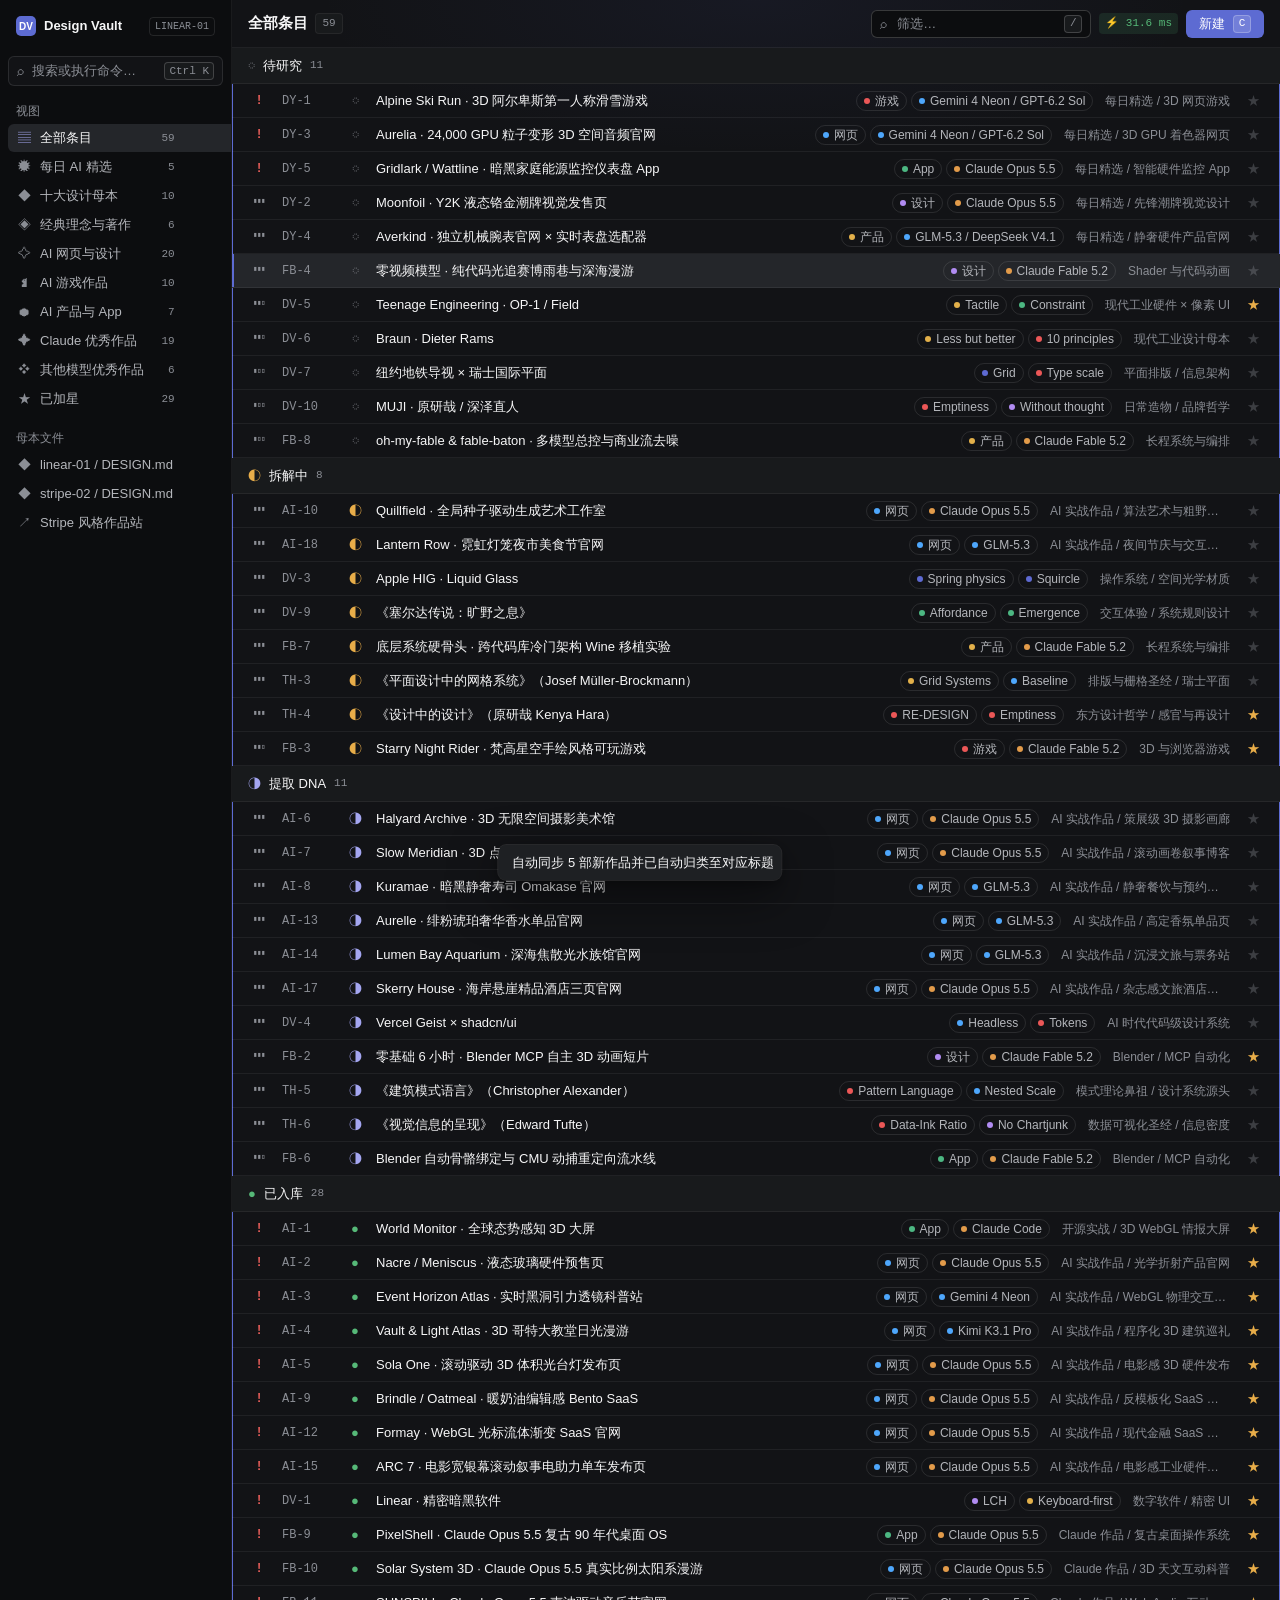
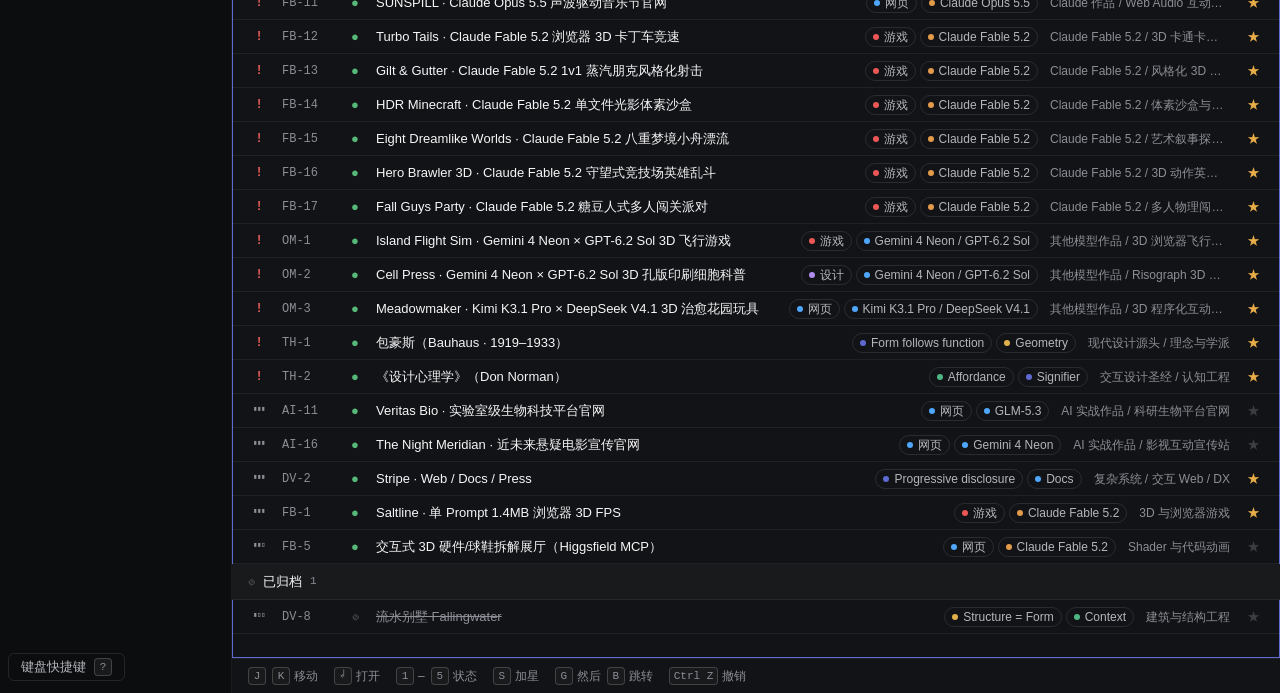
==== index.html @ ab6d0693 "feat: initialize Design Vault with mobile drawer, auto-update script, and Pages workflows" ====
<!DOCTYPE html>
<html lang="zh-CN">
<head>
  <meta charset="utf-8">
  <meta name="viewport" content="width=device-width, initial-scale=1.0">
  <meta name="color-scheme" content="dark">
  <title>Design Vault · 01 Linear 精密工作台</title>
  <meta name="description" content="以 01 · Linear 设计母本构建的键盘优先个人设计应用库工作台。">
  <link rel="stylesheet" href="./design-vault/linear-01/tokens.css">
  <link rel="stylesheet" href="./src/linear/linear.css?v=9">
</head>
<body>
  <a class="skip-link" href="#item-list">跳至条目列表</a>

  <div class="app-shell" id="app-shell">
    <!-- ============ Sidebar / Mobile Navigation Drawer ============ -->
    <aside class="sidebar" id="sidebar-drawer" popover="manual" aria-label="工作区导航">
      <div class="drawer-scroller" id="drawer-scroller">
        <div class="drawer-sheet" id="drawer-sheet">
          <div class="workspace">
            <span class="workspace-mark" aria-hidden="true">DV</span>
            <span class="workspace-name">Design Vault</span>
            <span class="workspace-tag">LINEAR-01</span>
            <button type="button" class="ghost-btn drawer-close-btn" id="drawer-close-btn" aria-label="关闭导航菜单" autofocus>✕</button>
          </div>

          <button type="button" class="search-trigger" id="open-palette-btn">
            <span aria-hidden="true">⌕</span>
            <span>搜索或执行命令…</span>
            <kbd class="kbd" id="mod-key-hint">⌘K</kbd>
          </button>

          <nav aria-label="视图">
            <p class="nav-heading">视图</p>
            <ul id="view-nav" class="nav-list"></ul>
          </nav>

          <nav aria-label="设计母本库">
            <p class="nav-heading">母本文件</p>
            <ul class="nav-list">
              <li><a class="nav-item" href="./design-vault/linear-01/DESIGN.md" target="_blank" rel="noopener"><span class="nav-icon" aria-hidden="true">◆</span>linear-01 / DESIGN.md</a></li>
              <li><a class="nav-item" href="./design-vault/stripe-02/DESIGN.md" target="_blank" rel="noopener"><span class="nav-icon" aria-hidden="true">◆</span>stripe-02 / DESIGN.md</a></li>
              <li><a class="nav-item" href="./stripe.html"><span class="nav-icon" aria-hidden="true">↗</span>Stripe 风格作品站</a></li>
            </ul>
          </nav>

          <div class="sidebar-foot">
            <button type="button" class="ghost-btn" id="open-shortcuts-btn">
              键盘快捷键 <kbd class="kbd">?</kbd>
            </button>
          </div>
        </div>
      </div>
    </aside>

    <!-- ============ Main list ============ -->
    <main class="main" id="main-content">
      <header class="main-header">
        <div class="header-left">
          <button
            type="button"
            class="ghost-btn mobile-menu-btn"
            id="mobile-menu-btn"
            aria-label="打开导航菜单"
            aria-expanded="false"
            aria-controls="sidebar-drawer"
          >
            <span aria-hidden="true">☰</span>
          </button>
          <h1 class="view-title" id="view-title">全部条目</h1>
          <span class="count-chip" id="view-count">0</span>
        </div>

        <div class="header-right">
          <label for="filter-input" class="sr-only">筛选条目</label>
          <div class="filter-box">
            <span aria-hidden="true" class="filter-icon">⌕</span>
            <input id="filter-input" type="search" placeholder="筛选…" autocomplete="off">
            <kbd class="kbd">/</kbd>
          </div>
          <span class="latency" id="latency-hud" title="上次重绘耗时">⚡ 0.0 ms</span>
          <button type="button" class="primary-btn" id="create-btn">
            新建 <kbd class="kbd kbd-on-accent">C</kbd>
          </button>
        </div>
      </header>

      <div class="daily-bar" id="daily-bar" hidden></div>

      <div
        class="item-list"
        id="item-list"
        role="listbox"
        tabindex="0"
        aria-label="设计条目"
      ></div>

      <footer class="list-hint" aria-hidden="true">
        <span><kbd class="kbd">J</kbd><kbd class="kbd">K</kbd> 移动</span>
        <span><kbd class="kbd">↵</kbd> 打开</span>
        <span><kbd class="kbd">1</kbd>–<kbd class="kbd">5</kbd> 状态</span>
        <span><kbd class="kbd">S</kbd> 加星</span>
        <span><kbd class="kbd">G</kbd> 然后 <kbd class="kbd">B</kbd> 跳转</span>
        <span><kbd class="kbd">⌘Z</kbd> 撤销</span>
      </footer>
    </main>

    <!-- ============ Inspector ============ -->
    <aside class="inspector" id="inspector" aria-label="条目详情" hidden></aside>
  </div>

  <!-- ============ Command palette ============ -->
  <dialog id="palette" class="lin-dialog palette" closedby="any" aria-label="命令面板">
    <div class="palette-input-row">
      <span class="palette-context" id="palette-context">Design Vault</span>
      <label for="palette-input" class="sr-only">输入命令或搜索条目</label>
      <input
        id="palette-input"
        type="text"
        role="combobox"
        aria-expanded="true"
        aria-controls="palette-list"
        aria-autocomplete="list"
        autocomplete="off"
        placeholder="输入命令或搜索…"
      >
    </div>
    <ul id="palette-list" class="palette-list" role="listbox" aria-label="命令结果"></ul>
    <div class="palette-foot" aria-hidden="true">
      <span><kbd class="kbd">↑</kbd><kbd class="kbd">↓</kbd> 选择</span>
      <span><kbd class="kbd">↵</kbd> 执行</span>
      <span><kbd class="kbd">Esc</kbd> 关闭</span>
    </div>
  </dialog>

  <!-- ============ Create dialog ============ -->
  <dialog id="create-dialog" class="lin-dialog create-dialog" closedby="any" aria-labelledby="create-title">
    <form id="create-form" method="dialog">
      <div class="dialog-head">
        <h1 id="create-title" class="dialog-title">新建设计条目</h1>
        <button type="button" class="ghost-btn" id="create-close">关闭 <kbd class="kbd">Esc</kbd></button>
      </div>
      <div class="dialog-body">
        <label class="field">
          <span>标题</span>
          <input name="title" type="text" required autofocus placeholder="例如：Things 3 · 安静的任务管理">
        </label>
        <div class="field-row">
          <label class="field">
            <span>类型</span>
            <select name="type">
              <option value="daily">每日 AI 精选</option>
              <option value="benchmark">设计母本</option>
              <option value="theory">经典理念与著作</option>
              <option value="aiweb">AI 网页与设计</option>
              <option value="fable">Claude 优秀作品</option>
              <option value="othermodel">其他模型优秀作品</option>
            </select>
          </label>
          <label class="field">
            <span>状态</span>
            <select name="status" id="create-status"></select>
          </label>
        </div>
        <div class="field-row">
          <label class="field">
            <span>品类（自动归类）</span>
            <select name="category">
              <option value="">自动 / 不指定</option>
              <option value="web">网页</option>
              <option value="game">游戏</option>
              <option value="design">设计</option>
              <option value="product">产品</option>
              <option value="app">App</option>
            </select>
          </label>
          <label class="field">
            <span>所属模型</span>
            <input name="modelName" type="text" placeholder="例如：Claude Fable 5.2 / Gemini 4 Neon">
          </label>
        </div>
        <label class="field">
          <span>领域</span>
          <input name="domain" type="text" placeholder="例如：数字软件 / 生产力">
        </label>
        <label class="field">
          <span>一句话本质</span>
          <textarea name="essence" rows="3" placeholder="它为什么值得进你的设计库？"></textarea>
        </label>
      </div>
      <div class="dialog-foot">
        <button type="button" class="ghost-btn" id="create-cancel">取消</button>
        <button type="submit" class="primary-btn">创建条目</button>
      </div>
    </form>
  </dialog>

  <!-- ============ Shortcuts dialog ============ -->
  <dialog id="shortcuts-dialog" class="lin-dialog shortcuts-dialog" closedby="any" aria-labelledby="shortcuts-title">
    <div class="dialog-head">
      <h1 id="shortcuts-title" class="dialog-title">键盘快捷键</h1>
      <button type="button" class="ghost-btn" id="shortcuts-close">关闭 <kbd class="kbd">Esc</kbd></button>
    </div>
    <div class="dialog-body">
      <dl class="shortcut-grid" id="shortcut-grid"></dl>
    </div>
  </dialog>

  <!-- ============ Reference Image Lightbox ============ -->
  <dialog id="lightbox" class="lin-dialog lightbox-dialog" closedby="any" aria-labelledby="lightbox-title">
    <div class="dialog-head">
      <div class="lightbox-head-meta">
        <span class="count-chip" id="lightbox-counter">1 / 3</span>
        <h1 id="lightbox-title" class="dialog-title">参考图预览</h1>
      </div>
      <div class="lightbox-controls">
        <button type="button" class="ghost-btn" id="lightbox-prev" aria-label="上一张参考图"><kbd class="kbd">←</kbd></button>
        <button type="button" class="ghost-btn" id="lightbox-next" aria-label="下一张参考图"><kbd class="kbd">→</kbd></button>
        <button type="button" class="ghost-btn" id="lightbox-close">关闭 <kbd class="kbd">Esc</kbd></button>
      </div>
    </div>
    <div class="lightbox-stage" id="lightbox-stage"></div>
    <div class="lightbox-strip" id="lightbox-strip" hidden></div>
    <div class="lightbox-foot">
      <span class="workspace-tag" id="lightbox-tag">UI</span>
      <p class="lightbox-caption" id="lightbox-caption"></p>
    </div>
  </dialog>

  <div class="toast" id="toast" role="status" aria-live="polite">
    <span id="toast-text"></span>
    <button type="button" class="toast-undo" id="toast-undo">撤销 <kbd class="kbd">⌘Z</kbd></button>
  </div>

  <script type="module" src="./src/linear/app.js?v=10"></script>
</body>
</html>
---- design-vault/linear-01/tokens.css ----
/* ==========================================================================
   01 · Linear Precision Dark — Reusable Design Tokens (LCH-tuned)
   Tier 1 Literal -> Tier 2 Semantic -> Tier 3 UI -> Tier 4 Component
   ========================================================================== */

@layer tokens {
  :root {
    color-scheme: dark;

    /* ---------- Tier 1: Literal LCH ramp (hex fallbacks first) ---------- */
    --lin-gray-0: #08090a;   --lin-gray-0: lch(3.5% 1 270);
    --lin-gray-1: #0f1011;   --lin-gray-1: lch(6% 1.5 270);
    --lin-gray-2: #161718;   --lin-gray-2: lch(9% 2 270);
    --lin-gray-3: #1c1d1f;   --lin-gray-3: lch(12% 2.5 270);
    --lin-gray-4: #232427;   --lin-gray-4: lch(15% 3 270);
    --lin-gray-muted: #8a8f98;     --lin-gray-muted: lch(59% 4 270);
    --lin-gray-secondary: #b4b8bf; --lin-gray-secondary: lch(74% 3 270);
    --lin-gray-primary: #f7f8f8;   --lin-gray-primary: lch(97% 0.5 270);

    --lin-indigo: #5e6ad2;       --lin-indigo: lch(48% 59 288);
    --lin-indigo-text: #9ea6f5;  --lin-indigo-text: lch(70% 40 288);
    --lin-amber: #e2b04a;        --lin-amber: lch(75% 60 75);
    --lin-green: #4cb782;        --lin-green: lch(68% 48 150);
    --lin-red: #eb5757;          --lin-red: lch(58% 62 30);
    --lin-cyan: #4ea7fc;         --lin-cyan: lch(66% 50 255);

    /* ---------- Tier 2: Semantic ---------- */
    --bg-canvas: var(--lin-gray-0);
    --bg-panel: var(--lin-gray-1);
    --bg-elevated: var(--lin-gray-2);
    --bg-overlay: var(--lin-gray-3);
    --bg-hover: var(--lin-gray-4);

    --text-primary: var(--lin-gray-primary);
    --text-secondary: var(--lin-gray-secondary);
    --text-muted: var(--lin-gray-muted);

    --accent: var(--lin-indigo);
    --accent-hover: color-mix(in oklab, var(--lin-indigo), white 12%);
    --accent-soft: color-mix(in oklab, var(--lin-indigo) 22%, transparent);
    --accent-text: var(--lin-indigo-text);

    --status-backlog: var(--lin-gray-muted);
    --status-studying: var(--lin-amber);
    --status-extracting: var(--lin-indigo-text);
    --status-vault: var(--lin-green);
    --status-archived: color-mix(in oklab, var(--lin-gray-muted), black 25%);
    --priority-urgent: var(--lin-red);

    /* ---------- Tier 3: UI ---------- */
    --border-subtle: rgb(255 255 255 / 0.06);
    --border-default: rgb(255 255 255 / 0.1);
    --border-strong: rgb(255 255 255 / 0.18);

    --font-ui: "Inter Variable", "Inter", -apple-system, BlinkMacSystemFont, "Segoe UI", "PingFang SC", "Microsoft YaHei", sans-serif;
    --font-mono: "JetBrains Mono", "Berkeley Mono", "Cascadia Code", "SFMono-Regular", Consolas, monospace;

    --text-xs: 11px;
    --text-sm: 12px;
    --text-base: 13px;
    --text-md: 15px;
    --text-lg: 20px;

    --space-1: 4px;
    --space-2: 8px;
    --space-3: 12px;
    --space-4: 16px;
    --space-5: 20px;
    --space-6: 24px;
    --space-8: 32px;

    --radius-xs: 4px;
    --radius-sm: 6px;
    --radius-md: 8px;
    --radius-lg: 12px;

    --shadow-overlay: 0 0 0 1px var(--border-default), 0 16px 48px rgb(0 0 0 / 0.5), 0 4px 12px rgb(0 0 0 / 0.3);
    --ease-linear-ui: cubic-bezier(0.25, 0.1, 0.25, 1);
    --duration-overlay: 140ms;

    /* ---------- Tier 4: Component ---------- */
    --sidebar-width: 232px;
    --inspector-width: 420px;
    --row-height: 34px;
    --sidebar-item-height: 28px;
    --focus-ring: 0 0 0 2px var(--bg-canvas), 0 0 0 4px var(--accent);
  }
}
---- src/linear/linear.css ----
/* ==========================================================================
   Design Vault · 01 Linear Precision Dark workbench
   ========================================================================== */

@layer reset, tokens, base, layout, components, utilities;

@property --drawer-backdrop {
  syntax: "<number>";
  inherits: true;
  initial-value: 0;
}

@keyframes fade-drawer-backdrop {
  0% { --drawer-backdrop: 1; }
  100% { --drawer-backdrop: 0; }
}

@layer reset {
  html, body, h1, h2, h3, p, ul, ol, dl, dd, figure { margin: 0; }
  ul, ol { padding: 0; list-style: none; }
  html { box-sizing: border-box; }
  body, div, aside, main, header, footer, nav, section, dialog, form, input, select, textarea, button, li, a, span, kbd {
    box-sizing: inherit;
  }
  button, input, select, textarea { font: inherit; color: inherit; }
}

@layer base {
  html, body { block-size: 100%; }

  body {
    font-family: var(--font-ui);
    font-size: var(--text-base);
    font-feature-settings: "cv01", "ss03";
    line-height: 1.5;
    color: var(--text-secondary);
    background: var(--bg-canvas);
    -webkit-font-smoothing: antialiased;
    overflow: hidden;
  }

  a { color: inherit; text-decoration: none; }

  :focus-visible {
    outline: 2px solid var(--accent);
    outline-offset: 2px;
  }

  ::selection { background: var(--accent-soft); color: var(--text-primary); }

  :where(html, .sidebar, .item-list, .inspector, .palette-list, .dialog-body) {
    scrollbar-width: thin;
    scrollbar-color: rgb(255 255 255 / 0.14) transparent;
  }
}

@layer layout {
  .app-shell {
    display: grid;
    grid-template-columns: var(--sidebar-width) minmax(0, 1fr);
    block-size: 100dvh;
  }

  .app-shell.inspector-open {
    grid-template-columns: var(--sidebar-width) minmax(0, 1fr) var(--inspector-width);
  }

  @media (min-width: 761px) {
    .sidebar {
      position: static;
      inset: auto;
      inline-size: auto;
      block-size: auto;
      margin: 0;
      border: 0;
      background: var(--bg-canvas);
      color: inherit;
      border-inline-end: 1px solid var(--border-subtle);
      padding: var(--space-3) var(--space-2);
      display: flex;
      flex-direction: column;
      gap: var(--space-4);
      overflow-y: auto;
      overflow-x: hidden;
    }

    .drawer-scroller,
    .drawer-sheet {
      display: contents;
    }
  }

  .main {
    display: flex;
    flex-direction: column;
    min-inline-size: 0;
    background: var(--bg-panel);
    position: relative;
  }

  /* Single subtle light leak at the top of the shell (≤ 8% opacity) */
  .main::before {
    content: "";
    position: absolute;
    inset: 0 0 auto 0;
    block-size: 220px;
    background: radial-gradient(60% 100% at 50% 0%, rgb(94 106 210 / 0.07), transparent 70%);
    pointer-events: none;
  }

  .inspector {
    background: var(--bg-elevated);
    border-inline-start: 1px solid var(--border-default);
    overflow-y: auto;
    min-inline-size: 0;
  }
}

@layer components {
  .skip-link {
    position: absolute;
    inset-block-start: -40px;
    inset-inline-start: 8px;
    background: var(--accent);
    color: white;
    padding: 6px 10px;
    border-radius: var(--radius-sm);
    z-index: 100;
  }
  .skip-link:focus { inset-block-start: 8px; }

  .kbd {
    display: inline-grid;
    place-items: center;
    min-inline-size: 18px;
    block-size: 18px;
    padding: 0 4px;
    border-radius: var(--radius-xs);
    border: 1px solid var(--border-strong);
    background: var(--bg-elevated);
    color: var(--text-muted);
    font-family: var(--font-mono);
    font-size: var(--text-xs);
    font-weight: 500;
    line-height: 1;
  }

  .kbd + .kbd { margin-inline-start: 2px; }

  .kbd-on-accent {
    background: rgb(255 255 255 / 0.14);
    border-color: rgb(255 255 255 / 0.24);
    color: white;
  }

  /* ---------- Sidebar ---------- */
  .workspace {
    display: flex;
    align-items: center;
    gap: var(--space-2);
    padding: var(--space-1) var(--space-2);
  }

  .workspace-mark {
    inline-size: 20px;
    block-size: 20px;
    border-radius: 5px;
    display: grid;
    place-items: center;
    background: var(--accent);
    color: white;
    font-size: 10px;
    font-weight: 700;
  }

  .workspace-name { color: var(--text-primary); font-weight: 600; }

  .workspace-tag {
    margin-inline-start: auto;
    font-family: var(--font-mono);
    font-size: 10px;
    color: var(--text-muted);
    border: 1px solid var(--border-default);
    padding: 1px 5px;
    border-radius: var(--radius-xs);
  }

  .search-trigger {
    display: flex;
    align-items: center;
    gap: var(--space-2);
    block-size: 30px;
    padding: 0 var(--space-2);
    border-radius: var(--radius-sm);
    border: 1px solid var(--border-default);
    background: var(--bg-panel);
    color: var(--text-muted);
    cursor: pointer;
    text-align: start;
  }
  .search-trigger span:nth-child(2) { flex: 1; }
  .search-trigger:hover { background: var(--bg-elevated); color: var(--text-secondary); }

  .nav-heading {
    padding: 0 var(--space-2) var(--space-1);
    font-size: var(--text-sm);
    font-weight: 500;
    color: var(--text-muted);
  }

  .nav-list { display: grid; gap: 1px; }

  .nav-item {
    display: flex;
    align-items: center;
    gap: var(--space-2);
    inline-size: 100%;
    block-size: var(--sidebar-item-height);
    padding: 0 var(--space-2);
    border: none;
    border-radius: var(--radius-sm);
    background: transparent;
    color: var(--text-secondary);
    font-weight: 500;
    cursor: pointer;
    text-align: start;
    white-space: nowrap;
    overflow: hidden;
    text-overflow: ellipsis;
  }

  .nav-item:hover { background: var(--bg-elevated); color: var(--text-primary); }

  .nav-item[aria-current="page"] {
    background: var(--bg-hover);
    color: var(--text-primary);
  }

  .nav-icon { inline-size: 16px; text-align: center; color: var(--text-muted); flex-shrink: 0; }
  .nav-item[aria-current="page"] .nav-icon { color: var(--accent-text); }

  .nav-count {
    margin-inline-start: auto;
    font-family: var(--font-mono);
    font-size: var(--text-xs);
    color: var(--text-muted);
  }

  .nav-go { margin-inline-start: var(--space-1); opacity: 0; }
  .nav-item:hover .nav-go, .nav-item:focus-visible .nav-go { opacity: 1; }

  .sidebar-foot { margin-block-start: auto; }

  /* ---------- Buttons ---------- */
  .ghost-btn, .primary-btn {
    display: inline-flex;
    align-items: center;
    gap: var(--space-2);
    block-size: 28px;
    padding: 0 var(--space-3);
    border-radius: var(--radius-sm);
    font-size: var(--text-base);
    font-weight: 500;
    cursor: pointer;
    white-space: nowrap;
  }

  .ghost-btn {
    border: 1px solid var(--border-default);
    background: transparent;
    color: var(--text-secondary);
  }
  .ghost-btn:hover { background: var(--bg-hover); color: var(--text-primary); }

  .primary-btn {
    border: 1px solid transparent;
    background: var(--accent);
    color: white;
  }
  .primary-btn:hover { background: var(--accent-hover); }

  /* ---------- Main header ---------- */
  .main-header {
    position: relative;
    display: flex;
    align-items: center;
    justify-content: space-between;
    gap: var(--space-3);
    block-size: 48px;
    padding: 0 var(--space-4);
    border-block-end: 1px solid var(--border-subtle);
  }

  .header-left, .header-right { display: flex; align-items: center; gap: var(--space-2); }
  .header-left { min-inline-size: 0; overflow: hidden; }
  .header-right { flex-shrink: 0; }

  .view-title {
    font-size: var(--text-md);
    font-weight: 600;
    letter-spacing: -0.01em;
    color: var(--text-primary);
    white-space: nowrap;
    overflow: hidden;
    text-overflow: ellipsis;
  }

  .count-chip {
    font-family: var(--font-mono);
    font-size: var(--text-xs);
    color: var(--text-muted);
    background: var(--bg-elevated);
    border: 1px solid var(--border-subtle);
    padding: 1px 6px;
    border-radius: var(--radius-xs);
  }

  .filter-box {
    display: flex;
    align-items: center;
    gap: var(--space-2);
    block-size: 28px;
    padding: 0 var(--space-2);
    border-radius: var(--radius-sm);
    border: 1px solid var(--border-strong);
    background: var(--bg-canvas);
    inline-size: 220px;
  }
  .filter-box:focus-within { border-color: var(--accent); }
  .filter-icon { color: var(--text-muted); }

  .filter-box input {
    flex: 1;
    min-inline-size: 0;
    border: none;
    background: transparent;
    color: var(--text-primary);
    font-size: var(--text-base);
    outline: none;
  }
  .filter-box input::placeholder { color: var(--text-muted); }

  .latency {
    font-family: var(--font-mono);
    font-size: var(--text-xs);
    color: var(--status-vault);
    padding: 2px 6px;
    border-radius: var(--radius-xs);
    background: color-mix(in oklab, var(--status-vault) 12%, transparent);
    white-space: nowrap;
  }

  /* ---------- Daily auto-sync sub-bar ---------- */
  .daily-bar {
    display: flex;
    align-items: center;
    justify-content: space-between;
    gap: var(--space-3);
    padding: 8px var(--space-4);
    border-block-end: 1px solid var(--border-subtle);
    background: var(--bg-panel);
    flex-wrap: wrap;
  }
  .daily-bar[hidden] { display: none; }

  .daily-cats {
    display: flex;
    align-items: center;
    gap: 6px;
    flex-wrap: wrap;
  }

  .daily-filters {
    display: flex;
    align-items: center;
    gap: 10px;
    flex-wrap: wrap;
  }

  .daily-sep {
    inline-size: 1px;
    block-size: 14px;
    background: var(--border-strong);
  }

  .route-pills {
    display: flex;
    flex-wrap: wrap;
    gap: 6px;
  }

  .route-pill {
    display: inline-flex;
    align-items: center;
    gap: 4px;
    padding: 2px 8px;
    border-radius: var(--radius-xs);
    border: 1px solid var(--border-default);
    background: var(--bg-panel);
    color: var(--text-secondary);
    font-size: var(--text-xs);
    cursor: pointer;
  }
  .route-pill:hover {
    border-color: var(--accent);
    background: var(--accent-soft);
    color: var(--text-primary);
  }

  .model-family-tag {
    display: inline-flex;
    align-items: center;
    padding: 1px 6px;
    margin-inline-start: 6px;
    border-radius: var(--radius-xs);
    font-family: var(--font-mono);
    font-size: 10px;
    border: 1px solid var(--border-default);
    color: var(--text-secondary);
  }
  .model-family-tag[data-family="claude"] {
    border-color: color-mix(in oklab, #e29b4a 45%, transparent);
    background: color-mix(in oklab, #e29b4a 12%, transparent);
    color: #f3c485;
  }
  .model-family-tag[data-family="other"] {
    border-color: color-mix(in oklab, #4ea7fc 45%, transparent);
    background: color-mix(in oklab, #4ea7fc 12%, transparent);
    color: #93c9ff;
  }

  .cat-pill {
    display: inline-flex;
    align-items: center;
    gap: 5px;
    block-size: 24px;
    padding: 0 9px;
    border-radius: var(--radius-xs);
    border: 1px solid var(--border-default);
    background: transparent;
    color: var(--text-secondary);
    font-size: var(--text-xs);
    cursor: pointer;
  }
  .cat-pill:hover { background: var(--bg-hover); color: var(--text-primary); }
  .cat-pill[aria-pressed="true"] {
    border-color: color-mix(in oklab, var(--accent) 70%, transparent);
    background: var(--accent-soft);
    color: var(--text-primary);
  }
  .cat-pill-n {
    font-family: var(--font-mono);
    font-size: 10px;
    color: var(--text-muted);
  }

  .daily-meta {
    display: flex;
    align-items: center;
    gap: var(--space-2);
    font-size: var(--text-xs);
    color: var(--text-muted);
  }
  .daily-dot {
    inline-size: 6px;
    block-size: 6px;
    border-radius: 50%;
    background: var(--status-vault);
    flex-shrink: 0;
  }

  /* ---------- List ---------- */
  .item-list {
    flex: 1;
    overflow-y: auto;
    outline: none;
    padding-block-end: var(--space-6);
  }

  .item-list:focus-visible { box-shadow: inset 0 0 0 1px var(--accent); }

  .group-header {
    position: sticky;
    inset-block-start: 0;
    z-index: 1;
    display: flex;
    align-items: center;
    gap: var(--space-2);
    block-size: 36px;
    padding: 0 var(--space-4);
    background: var(--bg-elevated);
    border-block-end: 1px solid var(--border-subtle);
    color: var(--text-primary);
    font-weight: 500;
  }

  .group-count { font-family: var(--font-mono); font-size: var(--text-xs); color: var(--text-muted); }

  .row {
    position: relative;
    display: grid;
    grid-template-columns: 22px 52px 18px minmax(0, 1fr) auto auto 22px;
    align-items: center;
    gap: var(--space-3);
    block-size: var(--row-height);
    padding: 0 var(--space-4);
    border-block-end: 1px solid var(--border-subtle);
    cursor: default;
    user-select: none;
  }

  /* Instant hover/selection: 0ms by contract */
  .row:hover { background: color-mix(in oklab, var(--bg-hover) 55%, transparent); }

  .row[aria-selected="true"] { background: var(--bg-hover); }

  .row[aria-selected="true"]::before {
    content: "";
    position: absolute;
    inset-block: 0;
    inset-inline-start: 0;
    inline-size: 2px;
    background: var(--accent);
  }

  .row-priority {
    font-family: var(--font-mono);
    font-size: 9px;
    letter-spacing: -1px;
    color: var(--text-muted);
    text-align: center;
  }
  .row-priority[data-p="1"] {
    color: var(--priority-urgent);
    font-size: 12px;
    font-weight: 700;
    letter-spacing: 0;
  }

  .row-key { font-family: var(--font-mono); font-size: var(--text-sm); color: var(--text-muted); }

  .status-icon { font-size: 13px; line-height: 1; text-align: center; }
  .status-icon[data-s="backlog"] { color: var(--status-backlog); }
  .status-icon[data-s="studying"] { color: var(--status-studying); }
  .status-icon[data-s="extracting"] { color: var(--status-extracting); }
  .status-icon[data-s="vault"] { color: var(--status-vault); }
  .status-icon[data-s="archived"] { color: var(--status-archived); }

  .row-title {
    color: var(--text-primary);
    font-weight: 500;
    white-space: nowrap;
    overflow: hidden;
    text-overflow: ellipsis;
  }

  .row[data-status="archived"] .row-title { color: var(--text-muted); text-decoration: line-through; }

  .row-labels { display: flex; gap: var(--space-1); }

  .label-chip {
    display: inline-flex;
    align-items: center;
    gap: 5px;
    block-size: 20px;
    padding: 0 7px;
    border-radius: 999px;
    border: 1px solid var(--border-default);
    font-size: var(--text-sm);
    color: var(--text-secondary);
    white-space: nowrap;
  }
  .label-chip::before {
    content: "";
    inline-size: 6px;
    block-size: 6px;
    border-radius: 50%;
    background: var(--chip-dot, var(--text-muted));
  }

  .row-domain {
    font-size: var(--text-sm);
    color: var(--text-muted);
    white-space: nowrap;
    max-inline-size: 180px;
    overflow: hidden;
    text-overflow: ellipsis;
  }

  .row-star { color: var(--text-muted); text-align: center; opacity: 0.35; }
  .row-star[data-on="true"] { color: var(--status-studying); opacity: 1; }

  .empty {
    display: grid;
    place-items: center;
    gap: var(--space-2);
    padding: 80px var(--space-4);
    color: var(--text-muted);
    text-align: center;
  }
  .empty strong { color: var(--text-primary); font-weight: 600; }

  .list-hint {
    display: flex;
    flex-wrap: wrap;
    gap: var(--space-4);
    padding: var(--space-2) var(--space-4);
    border-block-start: 1px solid var(--border-subtle);
    font-size: var(--text-sm);
    color: var(--text-muted);
    background: var(--bg-panel);
  }
  .list-hint span { display: inline-flex; align-items: center; gap: 4px; }

  /* ---------- Inspector ---------- */
  .insp-head {
    position: sticky;
    inset-block-start: 0;
    z-index: 1;
    display: flex;
    align-items: center;
    justify-content: space-between;
    gap: var(--space-2);
    block-size: 48px;
    padding: 0 var(--space-4);
    background: var(--bg-elevated);
    border-block-end: 1px solid var(--border-subtle);
  }

  .insp-breadcrumb { font-family: var(--font-mono); font-size: var(--text-sm); color: var(--text-muted); }

  .insp-body { padding: var(--space-5) var(--space-5) var(--space-8); display: grid; gap: var(--space-5); }

  .insp-title {
    font-size: var(--text-lg);
    font-weight: 600;
    letter-spacing: -0.02em;
    line-height: 1.3;
    color: var(--text-primary);
  }

  .insp-essence { color: var(--text-secondary); line-height: 1.65; }

  .insp-section-title {
    font-size: var(--text-sm);
    font-weight: 500;
    color: var(--text-muted);
    margin-block-end: var(--space-2);
  }

  .prop-grid {
    display: grid;
    grid-template-columns: 84px minmax(0, 1fr);
    gap: var(--space-2) var(--space-3);
    align-items: center;
  }
  .prop-grid dt { font-size: var(--text-sm); color: var(--text-muted); }
  .prop-grid dd { color: var(--text-primary); }

  .status-picker { display: flex; flex-wrap: wrap; gap: var(--space-1); }

  .status-opt {
    display: inline-flex;
    align-items: center;
    gap: 6px;
    block-size: 26px;
    padding: 0 8px;
    border-radius: var(--radius-sm);
    border: 1px solid var(--border-default);
    background: transparent;
    color: var(--text-secondary);
    font-size: var(--text-sm);
    cursor: pointer;
  }
  .status-opt:hover { background: var(--bg-hover); }
  .status-opt[aria-pressed="true"] {
    border-color: color-mix(in oklab, var(--accent) 70%, transparent);
    background: var(--accent-soft);
    color: var(--text-primary);
  }
  .status-opt .kbd { block-size: 16px; min-inline-size: 16px; font-size: 10px; }

  .dna-table {
    border: 1px solid var(--border-default);
    border-radius: var(--radius-md);
    overflow: hidden;
  }
  .dna-row {
    display: grid;
    grid-template-columns: 96px minmax(0, 1fr);
    gap: var(--space-3);
    padding: var(--space-2) var(--space-3);
    background: var(--bg-panel);
  }
  .dna-row + .dna-row { border-block-start: 1px solid var(--border-subtle); }
  .dna-key { font-size: var(--text-sm); color: var(--text-muted); }
  .dna-val { font-family: var(--font-mono); font-size: var(--text-sm); color: var(--text-primary); word-break: break-word; }

  .note-list { display: grid; gap: 6px; }
  .note-list li {
    display: flex;
    gap: var(--space-2);
    font-size: var(--text-base);
    color: var(--text-secondary);
  }
  .note-list li::before { content: "—"; color: var(--text-muted); flex-shrink: 0; }

  .insp-actions { display: flex; flex-wrap: wrap; gap: var(--space-2); }

  /* Reference visual gallery (3 plates per design scheme) */
  .ref-grid {
    display: grid;
    grid-template-columns: repeat(3, minmax(0, 1fr));
    gap: var(--space-2);
  }

  .ref-thumb {
    display: grid;
    gap: 5px;
    padding: 0;
    border: 1px solid var(--border-default);
    border-radius: var(--radius-sm);
    background: var(--bg-panel);
    overflow: hidden;
    cursor: pointer;
    text-align: start;
  }

  .ref-thumb:hover {
    border-color: var(--accent);
  }

  .ref-thumb-frame {
    position: relative;
    aspect-ratio: 16 / 10;
    overflow: hidden;
    background: var(--bg-canvas);
    border-block-end: 1px solid var(--border-subtle);
  }

  .ref-thumb-frame img {
    display: block;
    inline-size: 100%;
    block-size: 100%;
    object-fit: cover;
  }

  .ref-thumb-badge {
    position: absolute;
    inset-block-start: 4px;
    inset-inline-end: 4px;
    padding: 1px 5px;
    border-radius: 3px;
    background: rgb(8 9 10 / 0.78);
    border: 1px solid rgb(255 255 255 / 0.14);
    color: var(--text-primary);
    font-family: var(--font-mono);
    font-size: 9px;
    line-height: 1.3;
  }

  .ref-thumb-label {
    padding: 0 6px 6px;
    font-size: 11px;
    color: var(--text-secondary);
    white-space: nowrap;
    overflow: hidden;
    text-overflow: ellipsis;
  }

  .ref-thumb:hover .ref-thumb-label {
    color: var(--text-primary);
  }

  /* Lightbox dialog */
  dialog.lightbox-dialog {
    inline-size: min(92vw, 760px);
  }

  .lightbox-head-meta,
  .lightbox-controls {
    display: flex;
    align-items: center;
    gap: var(--space-2);
    min-inline-size: 0;
  }

  .lightbox-stage {
    padding: var(--space-4);
    background: var(--bg-canvas);
    display: grid;
    place-items: center;
  }

  .lightbox-stage img {
    display: block;
    max-inline-size: 100%;
    max-block-size: 62vh;
    inline-size: auto;
    block-size: auto;
    object-fit: contain;
    border-radius: var(--radius-md);
    border: 1px solid var(--border-default);
    background: var(--bg-panel);
  }

  .lightbox-strip {
    display: grid;
    grid-template-columns: repeat(6, minmax(0, 1fr));
    gap: 6px;
    padding: var(--space-2) var(--space-4);
    background: var(--bg-panel);
    border-block-start: 1px solid var(--border-subtle);
  }
  .lightbox-strip[hidden] { display: none; }

  .lightbox-strip-btn {
    padding: 0;
    border: 1px solid var(--border-default);
    border-radius: var(--radius-xs);
    overflow: hidden;
    aspect-ratio: 16 / 10;
    background: var(--bg-canvas);
    cursor: pointer;
    opacity: 0.62;
  }
  .lightbox-strip-btn:hover { opacity: 0.92; border-color: var(--border-strong); }
  .lightbox-strip-btn[aria-current="true"] {
    opacity: 1;
    border-color: var(--accent);
    box-shadow: 0 0 0 1px var(--accent);
  }
  .lightbox-strip-btn img {
    display: block;
    inline-size: 100%;
    block-size: 100%;
    object-fit: cover;
  }

  .lightbox-foot {
    display: flex;
    align-items: center;
    gap: var(--space-3);
    padding: var(--space-3) var(--space-4);
    border-block-start: 1px solid var(--border-default);
  }

  .lightbox-caption {
    font-size: var(--text-base);
    color: var(--text-secondary);
    line-height: 1.5;
  }

  /* ---------- Dialogs (native, top-layer animated) ---------- */
  dialog.lin-dialog {
    padding: 0;
    border: none;
    border-radius: var(--radius-lg);
    background: var(--bg-overlay);
    color: var(--text-secondary);
    box-shadow: var(--shadow-overlay);
    opacity: 0;
    transition-property: opacity, transform, display, overlay;
    transition-duration: var(--duration-overlay);
    transition-timing-function: var(--ease-linear-ui);
    transition-behavior: allow-discrete;
  }

  @media (prefers-reduced-motion: no-preference) {
    dialog.lin-dialog { transform: scale(0.98); }
  }

  dialog.lin-dialog[open]:where(:not([data-closing])) {
    opacity: 1;
    @starting-style { opacity: 0; }

    @media (prefers-reduced-motion: no-preference) {
      transform: scale(1);
      @starting-style { transform: scale(0.98); }
    }
  }

  dialog.lin-dialog:modal { overscroll-behavior: contain; }

  dialog.lin-dialog::backdrop {
    background-color: rgb(0 0 0 / 0);
    overflow: hidden;
    overscroll-behavior: contain;
    transition-property: background-color, display, overlay;
    transition-duration: var(--duration-overlay);
    transition-behavior: allow-discrete;
  }

  dialog.lin-dialog[open]:where(:not([data-closing]))::backdrop {
    background-color: rgb(0 0 0 / 0.55);
    @starting-style { background-color: rgb(0 0 0 / 0); }
  }

  @media (prefers-reduced-motion: reduce) {
    dialog.lin-dialog { transition-duration: 0.08s; }
  }

  /* Palette */
  dialog.palette {
    inline-size: min(92vw, 640px);
    margin-block-start: 14vh;
  }

  .palette-input-row {
    display: grid;
    gap: var(--space-2);
    padding: var(--space-3) var(--space-4) 0;
  }

  .palette-context {
    justify-self: start;
    font-size: var(--text-sm);
    color: var(--text-muted);
    background: var(--bg-hover);
    border-radius: var(--radius-xs);
    padding: 1px 6px;
    max-inline-size: 100%;
    overflow: hidden;
    text-overflow: ellipsis;
    white-space: nowrap;
  }

  #palette-input {
    inline-size: 100%;
    block-size: 44px;
    border: none;
    background: transparent;
    color: var(--text-primary);
    font-size: 16px;
    outline: none;
  }
  #palette-input::placeholder { color: var(--text-muted); }

  .palette-list {
    max-block-size: min(52vh, 420px);
    overflow-y: auto;
    padding: var(--space-2);
    border-block: 1px solid var(--border-default);
  }

  .palette-group {
    padding: var(--space-2) var(--space-2) var(--space-1);
    font-size: var(--text-sm);
    color: var(--text-muted);
  }

  .palette-opt {
    display: flex;
    align-items: center;
    gap: var(--space-3);
    block-size: 40px;
    padding: 0 var(--space-3);
    border-radius: var(--radius-sm);
    color: var(--text-secondary);
    cursor: pointer;
  }
  .palette-opt[aria-selected="true"] { background: var(--bg-hover); color: var(--text-primary); }
  .palette-opt-icon { inline-size: 16px; text-align: center; color: var(--text-muted); }
  .palette-opt-label { flex: 1; overflow: hidden; text-overflow: ellipsis; white-space: nowrap; }
  .palette-opt-meta { font-family: var(--font-mono); font-size: var(--text-sm); color: var(--text-muted); }

  .palette-foot, .dialog-foot {
    display: flex;
    align-items: center;
    gap: var(--space-4);
    padding: var(--space-2) var(--space-4);
    font-size: var(--text-sm);
    color: var(--text-muted);
  }
  .palette-foot span { display: inline-flex; align-items: center; gap: 4px; }

  /* Create / shortcuts dialogs */
  dialog.create-dialog { inline-size: min(92vw, 560px); }
  dialog.shortcuts-dialog { inline-size: min(92vw, 620px); }

  .dialog-head {
    display: flex;
    align-items: center;
    justify-content: space-between;
    gap: var(--space-3);
    padding: var(--space-3) var(--space-4);
    border-block-end: 1px solid var(--border-default);
  }

  .dialog-title { font-size: var(--text-md); font-weight: 600; color: var(--text-primary); }

  .dialog-body { padding: var(--space-4); display: grid; gap: var(--space-3); max-block-size: 70vh; overflow-y: auto; }

  .dialog-foot { justify-content: flex-end; border-block-start: 1px solid var(--border-default); padding-block: var(--space-3); }

  .field { display: grid; gap: 6px; }
  .field > span { font-size: var(--text-sm); color: var(--text-muted); }
  .field input, .field select, .field textarea {
    padding: 7px 10px;
    border-radius: var(--radius-sm);
    border: 1px solid var(--border-strong);
    background: var(--bg-canvas);
    color: var(--text-primary);
    font-size: var(--text-base);
  }
  .field input:focus, .field select:focus, .field textarea:focus { outline: none; border-color: var(--accent); }
  .field textarea { resize: vertical; }

  .field-row { display: grid; grid-template-columns: 1fr 1fr; gap: var(--space-3); }

  .shortcut-grid {
    display: grid;
    grid-template-columns: minmax(0, 1fr) auto;
    gap: 10px var(--space-4);
    align-items: center;
  }
  .shortcut-grid dt { color: var(--text-secondary); }
  .shortcut-grid dd { display: flex; gap: 4px; justify-content: flex-end; color: var(--text-muted); font-size: var(--text-sm); align-items: center; }

  /* Toast */
  .toast {
    position: fixed;
    inset-block-end: 20px;
    inset-inline-start: 50%;
    translate: -50% 12px;
    display: flex;
    align-items: center;
    gap: var(--space-3);
    padding: 8px 8px 8px 14px;
    border-radius: var(--radius-md);
    background: var(--bg-overlay);
    box-shadow: var(--shadow-overlay);
    color: var(--text-primary);
    opacity: 0;
    pointer-events: none;
    transition: opacity 120ms var(--ease-linear-ui), translate 120ms var(--ease-linear-ui);
    z-index: 50;
  }
  .toast.is-visible { opacity: 1; translate: -50% 0; pointer-events: auto; }

  .toast-undo {
    display: inline-flex;
    align-items: center;
    gap: 6px;
    block-size: 26px;
    padding: 0 8px;
    border-radius: var(--radius-sm);
    border: 1px solid var(--border-default);
    background: transparent;
    color: var(--text-secondary);
    cursor: pointer;
  }
  .toast-undo:hover { background: var(--bg-hover); color: var(--text-primary); }
  .toast-undo[hidden] { display: none; }
}

@layer utilities {
  .sr-only {
    position: absolute;
    inline-size: 1px;
    block-size: 1px;
    margin: -1px;
    overflow: hidden;
    clip-path: inset(50%);
    white-space: nowrap;
  }

  @media (min-width: 761px) {
    .mobile-menu-btn,
    .drawer-close-btn {
      display: none;
    }
  }

  @media (max-width: 1100px) {
    .app-shell.inspector-open { grid-template-columns: var(--sidebar-width) minmax(0, 1fr); }
    .inspector {
      position: fixed;
      inset-block: 0;
      inset-inline-end: 0;
      inline-size: min(92vw, var(--inspector-width));
      box-shadow: var(--shadow-overlay);
      z-index: 20;
    }
    .latency { display: none; }
    .filter-box { inline-size: 160px; }
    .row-domain { display: none; }
    .row { grid-template-columns: 22px 52px 18px minmax(0, 1fr) auto 22px; }
  }

  @media (max-width: 760px) {
    .app-shell, .app-shell.inspector-open { grid-template-columns: minmax(0, 1fr); }

    /* Mobile navigation drawer (popover="manual" + CSS scroll-snap swipe surface) */
    .sidebar {
      --drawer-width: min(280px, 82dvw, 100dvw - 24px);
      --drawer-backdrop: 0;
      position: fixed;
      inset: 0;
      inline-size: 100%;
      block-size: 100%;
      max-inline-size: none;
      max-block-size: none;
      margin: 0;
      padding: 0;
      border: 0;
      background: transparent;
      color: inherit;
      overflow: hidden;
    }

    .sidebar:not(:popover-open) {
      display: none;
    }

    .sidebar::backdrop {
      background: #000;
      opacity: calc(var(--drawer-backdrop) * 0.62);
    }

    .drawer-scroller {
      position: relative;
      inline-size: 100%;
      block-size: 100%;
      display: grid;
      grid-template-columns: var(--drawer-width) 100%;
      overflow-x: scroll;
      overscroll-behavior: none;
      scrollbar-width: none;
      scroll-snap-type: x mandatory;
    }

    @media (prefers-reduced-motion: no-preference) {
      .drawer-scroller {
        scroll-behavior: smooth;
      }
    }

    .drawer-scroller::after {
      content: "";
      scroll-snap-align: end;
      scroll-initial-target: nearest;
    }

    .drawer-sheet {
      height: 100svh;
      background: var(--bg-canvas);
      border-inline-end: 1px solid var(--border-default);
      padding: var(--space-3) var(--space-2);
      display: flex;
      flex-direction: column;
      gap: var(--space-4);
      overflow-y: auto;
      overflow-x: hidden;
      scroll-snap-align: start;
      scrollbar-width: none;
    }

    @supports (animation-timeline: scroll()) {
      .sidebar {
        timeline-scope: --drawer-fade;
        animation: fade-drawer-backdrop linear both;
        animation-timeline: --drawer-fade;
      }

      .drawer-scroller {
        scroll-timeline: --drawer-fade x;
      }
    }

    .mobile-menu-btn {
      display: inline-flex;
      padding: 0 8px;
      flex-shrink: 0;
    }

    .drawer-close-btn {
      display: inline-flex;
      padding: 0 7px;
      margin-inline-start: var(--space-1);
      flex-shrink: 0;
    }

    .main-header {
      padding: 0 var(--space-3);
      gap: var(--space-2);
    }

    .view-title {
      white-space: nowrap;
      overflow: hidden;
      text-overflow: ellipsis;
      max-inline-size: 36vw;
    }

    .row-labels, .latency, .list-hint { display: none; }
    .filter-box .kbd, #create-btn .kbd { display: none; }
    .row {
      block-size: 40px;
      padding: 0 var(--space-3);
      gap: var(--space-2);
      grid-template-columns: 18px 46px 16px minmax(0, 1fr) 20px;
    }
    .filter-box { inline-size: clamp(104px, 32vw, 170px); }
    .daily-bar { padding: 8px var(--space-3); }
    .inspector { inline-size: 100vw; max-inline-size: 100vw; }
    .insp-body { padding: var(--space-4) var(--space-4) var(--space-8); }
    .ref-grid { grid-template-columns: repeat(2, minmax(0, 1fr)); }
    .field-row { grid-template-columns: 1fr; }
  }

  @media (forced-colors: active) {
    .row[aria-selected="true"] { outline: 2px solid Highlight; outline-offset: -2px; }
    .kbd, .label-chip, .filter-box, .status-opt { border-color: CanvasText; }
    .status-opt[aria-pressed="true"] { outline: 2px solid Highlight; }
  }
}
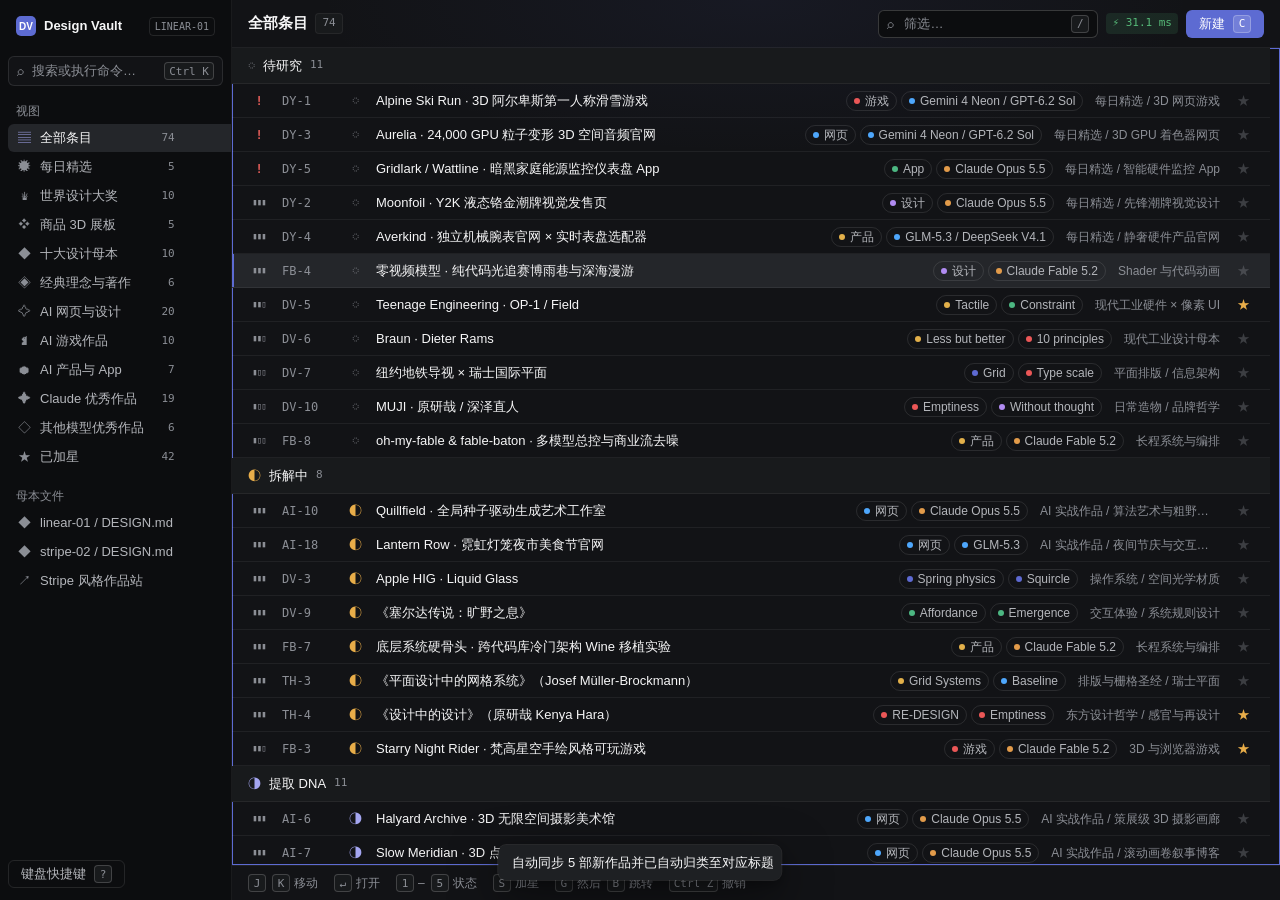
==== commit 85f5438f: "feat: fix desktop/mobile vertical scroll, add 10 world design awards & 5 3D product boards, daily 5-" ====
--- a/index.html
+++ b/index.html
@@ -4,10 +4,10 @@
   <meta charset="utf-8">
   <meta name="viewport" content="width=device-width, initial-scale=1.0">
   <meta name="color-scheme" content="dark">
-  <title>Design Vault · 01 Linear 精密工作台</title>
-  <meta name="description" content="以 01 · Linear 设计母本构建的键盘优先个人设计应用库工作台。">
+  <title>东东设计万物</title>
+  <meta name="description" content="东东设计万物：收录世界顶级设计大奖（建筑/工业/美术/渲染/空间）、商品 3D 展板与 AI 精选作品的精密暗黑灵感工作台。">
   <link rel="stylesheet" href="./design-vault/linear-01/tokens.css">
-  <link rel="stylesheet" href="./src/linear/linear.css?v=9">
+  <link rel="stylesheet" href="./src/linear/linear.css?v=11">
 </head>
 <body>
   <a class="skip-link" href="#item-list">跳至条目列表</a>
@@ -149,7 +149,9 @@
           <label class="field">
             <span>类型</span>
             <select name="type">
-              <option value="daily">每日 AI 精选</option>
+              <option value="award">世界设计大奖</option>
+              <option value="product3d">商品 3D 展板</option>
+              <option value="daily">每日精选</option>
               <option value="benchmark">设计母本</option>
               <option value="theory">经典理念与著作</option>
               <option value="aiweb">AI 网页与设计</option>
@@ -167,6 +169,12 @@
             <span>品类（自动归类）</span>
             <select name="category">
               <option value="">自动 / 不指定</option>
+              <option value="architecture">建筑</option>
+              <option value="industrial">工业设计</option>
+              <option value="art">美术</option>
+              <option value="render">3D 渲染</option>
+              <option value="spatial">空间 / 交互</option>
+              <option value="product3d">商品 3D 展板</option>
               <option value="web">网页</option>
               <option value="game">游戏</option>
               <option value="design">设计</option>
@@ -232,6 +240,6 @@
     <button type="button" class="toast-undo" id="toast-undo">撤销 <kbd class="kbd">⌘Z</kbd></button>
   </div>
 
-  <script type="module" src="./src/linear/app.js?v=10"></script>
+  <script type="module" src="./src/linear/app.js?v=11"></script>
 </body>
 </html>
--- a/src/linear/linear.css
+++ b/src/linear/linear.css
@@ -36,7 +36,7 @@
     color: var(--text-secondary);
     background: var(--bg-canvas);
     -webkit-font-smoothing: antialiased;
-    overflow: hidden;
+    overflow: clip;
   }
 
   a { color: inherit; text-decoration: none; }
@@ -58,7 +58,10 @@
   .app-shell {
     display: grid;
     grid-template-columns: var(--sidebar-width) minmax(0, 1fr);
+    grid-template-rows: minmax(0, 1fr);
+    block-size: 100vh;
     block-size: 100dvh;
+    overflow: clip;
   }
 
   .app-shell.inspector-open {
@@ -71,6 +74,7 @@
       inset: auto;
       inline-size: auto;
       block-size: auto;
+      min-block-size: 0;
       margin: 0;
       border: 0;
       background: var(--bg-canvas);
@@ -82,6 +86,7 @@
       gap: var(--space-4);
       overflow-y: auto;
       overflow-x: hidden;
+      overscroll-behavior: contain;
     }
 
     .drawer-scroller,
@@ -94,6 +99,9 @@
     display: flex;
     flex-direction: column;
     min-inline-size: 0;
+    min-block-size: 0;
+    block-size: 100%;
+    overflow: clip;
     background: var(--bg-panel);
     position: relative;
   }
@@ -112,7 +120,11 @@
     background: var(--bg-elevated);
     border-inline-start: 1px solid var(--border-default);
     overflow-y: auto;
+    overscroll-behavior: contain;
+    -webkit-overflow-scrolling: touch;
+    touch-action: pan-y;
     min-inline-size: 0;
+    min-block-size: 0;
   }
 }
 
@@ -282,6 +294,7 @@
   /* ---------- Main header ---------- */
   .main-header {
     position: relative;
+    flex-shrink: 0;
     display: flex;
     align-items: center;
     justify-content: space-between;
@@ -352,6 +365,7 @@
 
   /* ---------- Daily auto-sync sub-bar ---------- */
   .daily-bar {
+    flex-shrink: 0;
     display: flex;
     align-items: center;
     justify-content: space-between;
@@ -471,10 +485,16 @@
 
   /* ---------- List ---------- */
   .item-list {
-    flex: 1;
+    flex: 1 1 0;
+    min-block-size: 0;
     overflow-y: auto;
+    overflow-x: hidden;
+    overscroll-behavior: contain;
+    scrollbar-gutter: stable;
+    -webkit-overflow-scrolling: touch;
+    touch-action: pan-y;
     outline: none;
-    padding-block-end: var(--space-6);
+    padding-block-end: var(--space-8);
   }
 
   .item-list:focus-visible { box-shadow: inset 0 0 0 1px var(--accent); }
@@ -601,6 +621,7 @@
   .empty strong { color: var(--text-primary); font-weight: 600; }
 
   .list-hint {
+    flex-shrink: 0;
     display: flex;
     flex-wrap: wrap;
     gap: var(--space-4);
@@ -1152,6 +1173,8 @@
       gap: var(--space-4);
       overflow-y: auto;
       overflow-x: hidden;
+      overscroll-behavior-y: contain;
+      -webkit-overflow-scrolling: touch;
       scroll-snap-align: start;
       scrollbar-width: none;
     }
@@ -1203,7 +1226,7 @@
     }
     .filter-box { inline-size: clamp(104px, 32vw, 170px); }
     .daily-bar { padding: 8px var(--space-3); }
-    .inspector { inline-size: 100vw; max-inline-size: 100vw; }
+    .inspector { inline-size: 100%; max-inline-size: 100%; block-size: 100dvh; }
     .insp-body { padding: var(--space-4) var(--space-4) var(--space-8); }
     .ref-grid { grid-template-columns: repeat(2, minmax(0, 1fr)); }
     .field-row { grid-template-columns: 1fr; }
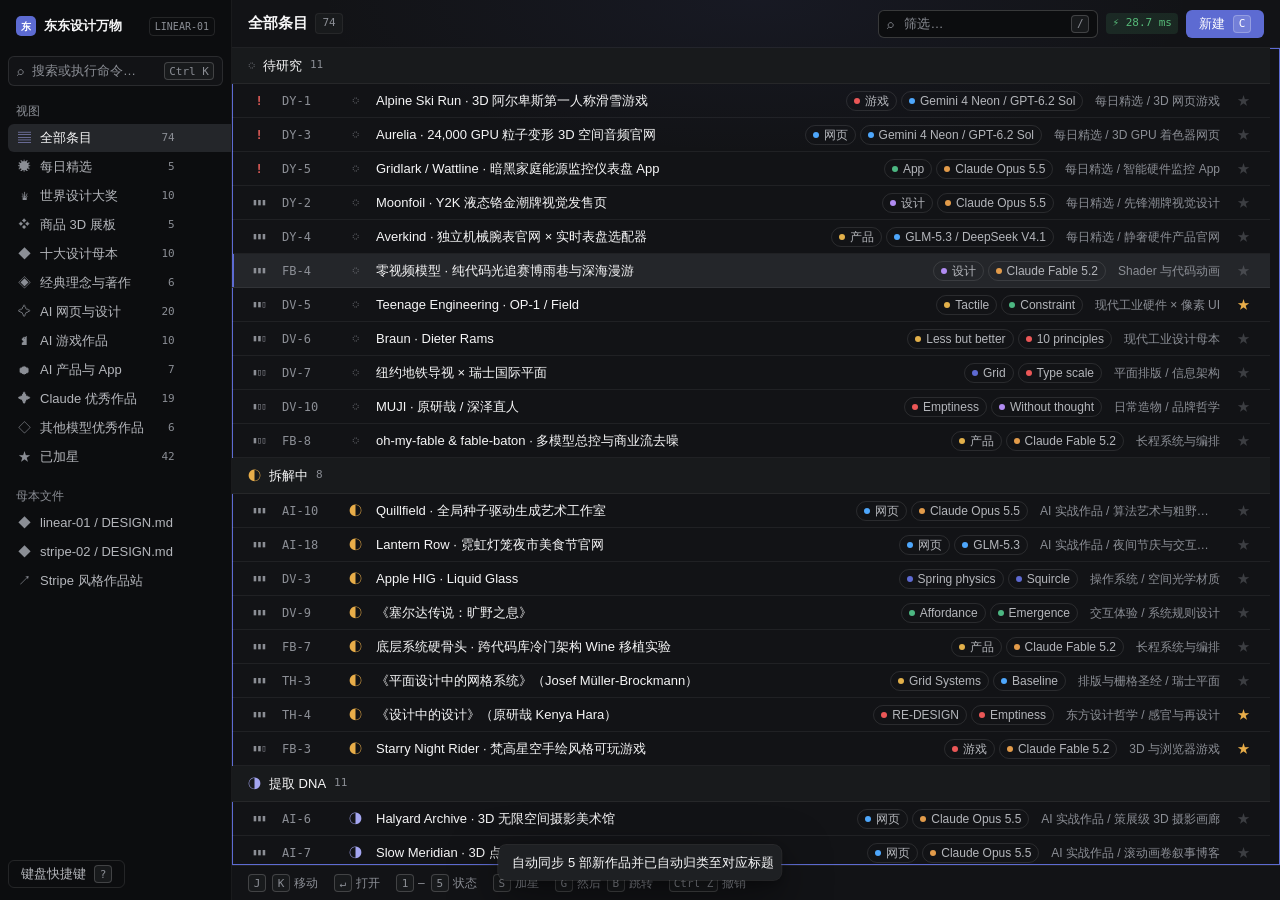
==== commit 0a429146: "feat: rename sidebar to 东东设计万物 and upgrade daily updater to 15 works (10 AI + 5 design/3D)" ====
--- a/index.html
+++ b/index.html
@@ -7,7 +7,7 @@
   <title>东东设计万物</title>
   <meta name="description" content="东东设计万物：收录世界顶级设计大奖（建筑/工业/美术/渲染/空间）、商品 3D 展板与 AI 精选作品的精密暗黑灵感工作台。">
   <link rel="stylesheet" href="./design-vault/linear-01/tokens.css">
-  <link rel="stylesheet" href="./src/linear/linear.css?v=11">
+  <link rel="stylesheet" href="./src/linear/linear.css?v=12">
 </head>
 <body>
   <a class="skip-link" href="#item-list">跳至条目列表</a>
@@ -18,8 +18,8 @@
       <div class="drawer-scroller" id="drawer-scroller">
         <div class="drawer-sheet" id="drawer-sheet">
           <div class="workspace">
-            <span class="workspace-mark" aria-hidden="true">DV</span>
-            <span class="workspace-name">Design Vault</span>
+            <span class="workspace-mark" aria-hidden="true">东</span>
+            <span class="workspace-name">东东设计万物</span>
             <span class="workspace-tag">LINEAR-01</span>
             <button type="button" class="ghost-btn drawer-close-btn" id="drawer-close-btn" aria-label="关闭导航菜单" autofocus>✕</button>
           </div>
@@ -112,7 +112,7 @@
   <!-- ============ Command palette ============ -->
   <dialog id="palette" class="lin-dialog palette" closedby="any" aria-label="命令面板">
     <div class="palette-input-row">
-      <span class="palette-context" id="palette-context">Design Vault</span>
+      <span class="palette-context" id="palette-context">东东设计万物</span>
       <label for="palette-input" class="sr-only">输入命令或搜索条目</label>
       <input
         id="palette-input"
@@ -240,6 +240,6 @@
     <button type="button" class="toast-undo" id="toast-undo">撤销 <kbd class="kbd">⌘Z</kbd></button>
   </div>
 
-  <script type="module" src="./src/linear/app.js?v=11"></script>
+  <script type="module" src="./src/linear/app.js?v=12"></script>
 </body>
 </html>
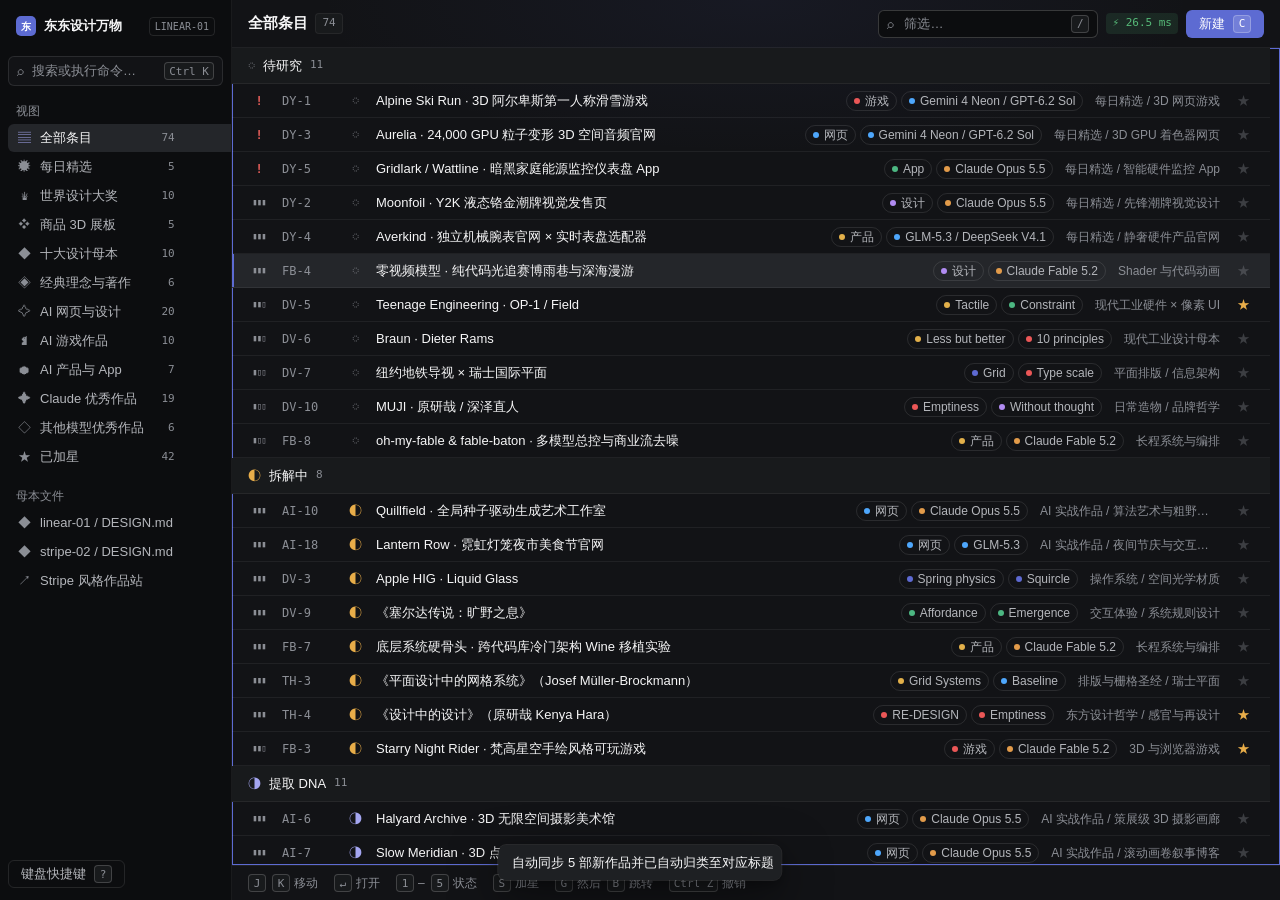
==== commit 6ff2cefc: "chore(assets): unify all 15 world design awards & 3D product boards to strict single-work multi-angl" ====
--- a/index.html
+++ b/index.html
@@ -7,7 +7,7 @@
   <title>东东设计万物</title>
   <meta name="description" content="东东设计万物：收录世界顶级设计大奖（建筑/工业/美术/渲染/空间）、商品 3D 展板与 AI 精选作品的精密暗黑灵感工作台。">
   <link rel="stylesheet" href="./design-vault/linear-01/tokens.css">
-  <link rel="stylesheet" href="./src/linear/linear.css?v=12">
+  <link rel="stylesheet" href="./src/linear/linear.css?v=13">
 </head>
 <body>
   <a class="skip-link" href="#item-list">跳至条目列表</a>
@@ -240,6 +240,6 @@
     <button type="button" class="toast-undo" id="toast-undo">撤销 <kbd class="kbd">⌘Z</kbd></button>
   </div>
 
-  <script type="module" src="./src/linear/app.js?v=12"></script>
+  <script type="module" src="./src/linear/app.js?v=13"></script>
 </body>
 </html>
